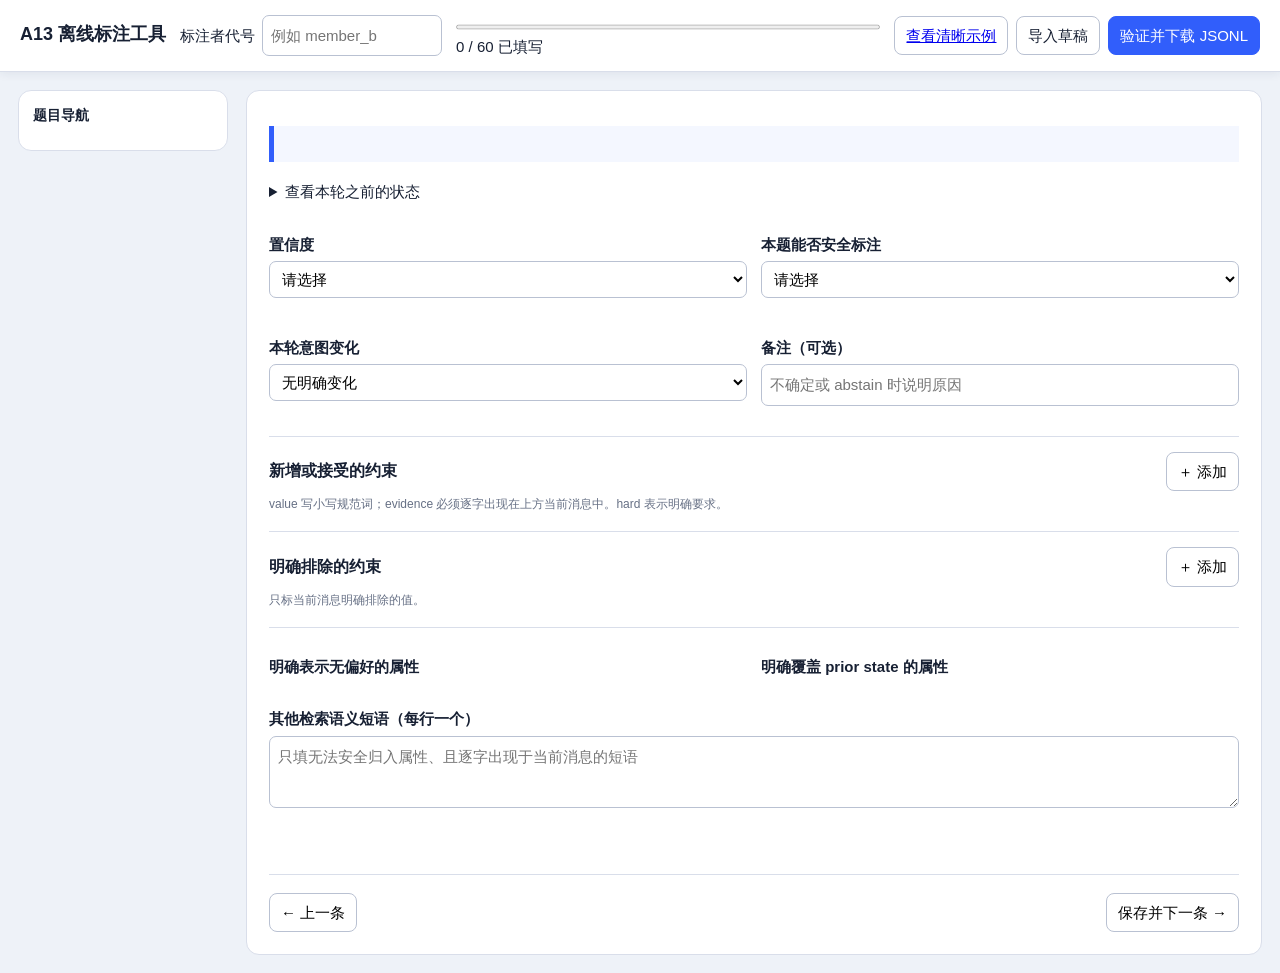
==== experiments/fixtures/a13_annotation_pack_v1/annotation_app.template.html @ 401d6272 "feat: add double-click A13 annotation UI" ====
<!doctype html>
<html lang="zh-CN">
<head>
  <meta charset="utf-8">
  <meta name="viewport" content="width=device-width, initial-scale=1">
  <title>A13 离线标注工具</title>
  <style>
    :root { color-scheme: light; --ink:#172033; --muted:#667085; --line:#d9deea; --brand:#315efb; --soft:#f5f7fb; --warn:#a15c00; }
    * { box-sizing: border-box; }
    body { margin:0; color:var(--ink); background:#eef2f8; font:15px/1.55 -apple-system,BlinkMacSystemFont,"Segoe UI",sans-serif; }
    button,input,select,textarea { font:inherit; }
    button { cursor:pointer; }
    .top { position:sticky; top:0; z-index:4; display:flex; gap:14px; align-items:center; padding:12px 20px; background:#fff; border-bottom:1px solid var(--line); box-shadow:0 2px 9px #21304a12; }
    .top h1 { font-size:18px; margin:0; white-space:nowrap; }
    .top label { display:flex; align-items:center; gap:7px; }
    .top input { width:180px; }
    .progress { flex:1; min-width:150px; }
    progress { width:100%; height:10px; }
    .actions { display:flex; gap:8px; flex-wrap:wrap; }
    .primary { color:#fff; background:var(--brand); border-color:var(--brand); }
    button,.file-button { border:1px solid #b9c1d2; border-radius:8px; background:#fff; padding:7px 11px; }
    .file-button { cursor:pointer; display:inline-block; }
    .file-button input { display:none; }
    .layout { max-width:1300px; margin:18px auto; padding:0 18px; display:grid; grid-template-columns:210px minmax(0,1fr); gap:18px; }
    .side,.card { background:#fff; border:1px solid var(--line); border-radius:13px; }
    .side { padding:14px; align-self:start; position:sticky; top:78px; max-height:calc(100vh - 96px); overflow:auto; }
    .side h2 { font-size:14px; margin:0 0 10px; }
    .jump { display:grid; grid-template-columns:repeat(5,1fr); gap:5px; }
    .jump button { padding:5px 2px; font-size:11px; border-radius:6px; }
    .jump button.current { outline:2px solid var(--brand); }
    .jump button.done { background:#e9f8ef; border-color:#8bd2a4; }
    .card { padding:22px; }
    .meta { color:var(--muted); display:flex; justify-content:space-between; gap:12px; }
    .message { margin:13px 0 18px; padding:18px; border-left:5px solid var(--brand); background:#f4f7ff; font-size:20px; font-weight:650; }
    details { margin:10px 0 18px; }
    pre { white-space:pre-wrap; background:var(--soft); padding:12px; border-radius:8px; font-size:12px; }
    .grid2 { display:grid; grid-template-columns:1fr 1fr; gap:14px; }
    .field { margin:12px 0; }
    .field > label:first-child,.field > .label { display:block; font-weight:650; margin-bottom:5px; }
    input,select,textarea { width:100%; border:1px solid #b9c1d2; border-radius:7px; padding:8px; background:#fff; }
    textarea { min-height:72px; resize:vertical; }
    .checks { display:grid; grid-template-columns:repeat(3,minmax(110px,1fr)); gap:5px 10px; }
    .checks label { display:flex; gap:6px; align-items:center; }
    .checks input { width:auto; }
    .section { margin-top:18px; padding-top:15px; border-top:1px solid var(--line); }
    .section-head { display:flex; justify-content:space-between; align-items:center; }
    .section h3 { margin:0; font-size:16px; }
    .constraint { display:grid; grid-template-columns:145px 1fr 1fr 112px 42px; gap:7px; margin-top:8px; align-items:center; }
    .constraint.rejected { grid-template-columns:145px 1fr 1fr 42px; }
    .remove { color:#a12424; padding:7px; }
    .help { color:var(--muted); font-size:12px; margin-top:4px; }
    .footer { display:flex; justify-content:space-between; gap:12px; margin-top:24px; padding-top:18px; border-top:1px solid var(--line); }
    .status { min-height:24px; color:var(--muted); }
    .error { color:#a12424; font-weight:600; }
    .warning { color:var(--warn); }
    @media (max-width:850px) { .layout{grid-template-columns:1fr}.side{position:static;max-height:none}.top{position:static;flex-wrap:wrap}.grid2{grid-template-columns:1fr}.constraint,.constraint.rejected{grid-template-columns:1fr}.jump{grid-template-columns:repeat(10,1fr)} }
  </style>
</head>
<body data-a13-annotation-app="v1">
  <header class="top">
    <h1>A13 离线标注工具</h1>
    <label>标注者代号 <input id="annotator" placeholder="例如 member_b" autocomplete="off"></label>
    <div class="progress"><progress id="progress" max="60" value="0"></progress><div id="progressText">0 / 60 已填写</div></div>
    <div class="actions">
      <a class="file-button" href="标注示例.html" target="_blank">查看清晰示例</a>
      <label class="file-button">导入草稿<input id="importFile" type="file" accept=".jsonl,.txt"></label>
      <button id="download" class="primary" type="button">验证并下载 JSONL</button>
    </div>
  </header>
  <main class="layout">
    <aside class="side"><h2>题目导航</h2><div id="jump" class="jump"></div></aside>
    <section class="card">
      <div class="meta"><span id="counter"></span><span id="trigger"></span></div>
      <div id="message" class="message"></div>
      <details><summary>查看本轮之前的状态</summary><pre id="prior"></pre></details>

      <div class="grid2">
        <div class="field"><label for="confidence">置信度</label><select id="confidence"><option value="">请选择</option><option value="high">高</option><option value="medium">中</option><option value="low">低</option></select></div>
        <div class="field"><label for="abstain">本题能否安全标注</label><select id="abstain"><option value="">请选择</option><option value="false">可以，下面填写变化</option><option value="true">不能，选择 abstain</option></select></div>
        <div class="field"><label for="intent">本轮意图变化</label><select id="intent"><option value="">无明确变化</option><option value="buying">buying</option><option value="browsing">browsing</option></select></div>
        <div class="field"><label for="notes">备注（可选）</label><input id="notes" placeholder="不确定或 abstain 时说明原因"></div>
      </div>

      <div class="section">
        <div class="section-head"><h3>新增或接受的约束</h3><button id="addPositive" type="button">＋ 添加</button></div>
        <div class="help">value 写小写规范词；evidence 必须逐字出现在上方当前消息中。hard 表示明确要求。</div>
        <div id="positiveRows"></div>
      </div>
      <div class="section">
        <div class="section-head"><h3>明确排除的约束</h3><button id="addRejected" type="button">＋ 添加</button></div>
        <div class="help">只标当前消息明确排除的值。</div>
        <div id="rejectedRows"></div>
      </div>
      <div class="section grid2">
        <div class="field"><span class="label">明确表示无偏好的属性</span><div id="noPreference" class="checks"></div></div>
        <div class="field"><span class="label">明确覆盖 prior state 的属性</span><div id="overrides" class="checks"></div></div>
      </div>
      <div class="field"><label for="terms">其他检索语义短语（每行一个）</label><textarea id="terms" placeholder="只填无法安全归入属性、且逐字出现于当前消息的短语"></textarea></div>
      <div id="status" class="status"></div>
      <footer class="footer"><button id="previous" type="button">← 上一条</button><button id="next" type="button">保存并下一条 →</button></footer>
    </section>
  </main>

  <script id="a13-items" type="application/json">__A13_ITEMS_JSON__</script>
  <script>
    "use strict";
    const ITEMS = JSON.parse(document.getElementById("a13-items").textContent);
    const ATTRIBUTES = ["category","material","color","size","style","brand","budget","feature","use_case"];
    const STORAGE_KEY = "a13-annotation-pack-v1-draft";
    const $ = id => document.getElementById(id);
    const esc = value => String(value ?? "").replace(/[&<>\"']/g, char => ({"&":"&amp;","<":"&lt;",">":"&gt;",'"':"&quot;","'":"&#39;"}[char]));
    const blankLabel = () => ({intent_hint:null,positive_constraints:[],rejected_constraints:[],no_preference_attributes:[],override_attributes:[],semantic_terms:[],abstain:null});
    const blankRows = () => ITEMS.map(item => ({item_id:item.item_id,annotator_id:"",confidence:"",label:blankLabel(),notes:""}));
    let rows = loadDraft();
    let index = 0;
    let autosaveTimer = null;

    function loadDraft() {
      try {
        const parsed = JSON.parse(localStorage.getItem(STORAGE_KEY) || "null");
        if (parsed && Array.isArray(parsed.rows) && parsed.rows.length === ITEMS.length && parsed.rows.every((row,i) => row.item_id === ITEMS[i].item_id)) return parsed.rows;
      } catch (_) {}
      return blankRows();
    }
    function persist() {
      try { localStorage.setItem(STORAGE_KEY, JSON.stringify({rows})); $("status").className = "status"; $("status").textContent = "草稿已自动保存在此浏览器。"; }
      catch (_) { $("status").textContent = "浏览器未允许自动保存，请经常下载 JSONL 备份。"; $("status").className = "status warning"; }
    }
    function queueAutosave() {
      clearTimeout(autosaveTimer);
      autosaveTimer = setTimeout(saveCurrent, 180);
    }
    function attributeOptions(selected) {
      return ATTRIBUTES.map(value => `<option value="${value}"${value===selected?" selected":""}>${value}</option>`).join("");
    }
    function constraintRow(entry, position, kind) {
      const positive = kind === "positive";
      return `<div class="constraint ${positive?"":"rejected"}" data-position="${position}">
        <select class="attribute">${attributeOptions(entry.attribute)}</select>
        <input class="value" value="${esc(entry.value)}" placeholder="value">
        <input class="evidence" value="${esc(entry.evidence_span)}" placeholder="原文 evidence span">
        ${positive?`<select class="hard"><option value="true"${entry.hard!==false?" selected":""}>明确要求 hard</option><option value="false"${entry.hard===false?" selected":""}>弱偏好 soft</option></select>`:""}
        <button type="button" class="remove" data-kind="${kind}" data-position="${position}">×</button>
      </div>`;
    }
    function checks(containerId, selected) {
      $(containerId).innerHTML = ATTRIBUTES.map(attribute => `<label><input type="checkbox" value="${attribute}"${selected.includes(attribute)?" checked":""}>${attribute}</label>`).join("");
    }
    function render() {
      const item = ITEMS[index], row = rows[index], label = row.label || blankLabel();
      $("annotator").value = row.annotator_id || rows.find(entry => entry.annotator_id)?.annotator_id || "";
      $("counter").textContent = `${item.item_id} · 第 ${index+1} / ${ITEMS.length} 条`;
      $("trigger").textContent = `触发原因：${item.trigger_type}`;
      $("message").textContent = item.current_message;
      $("prior").textContent = JSON.stringify(item.prior_state, null, 2);
      $("confidence").value = row.confidence || "";
      $("abstain").value = label.abstain === true ? "true" : label.abstain === false ? "false" : "";
      $("intent").value = label.intent_hint || "";
      $("notes").value = row.notes || "";
      $("positiveRows").innerHTML = (label.positive_constraints || []).map((entry,i) => constraintRow(entry,i,"positive")).join("");
      $("rejectedRows").innerHTML = (label.rejected_constraints || []).map((entry,i) => constraintRow(entry,i,"rejected")).join("");
      checks("noPreference", label.no_preference_attributes || []);
      checks("overrides", label.override_attributes || []);
      $("terms").value = (label.semantic_terms || []).join("\n");
      $("previous").disabled = index === 0;
      $("next").textContent = index === ITEMS.length-1 ? "保存本条" : "保存并下一条 →";
      renderProgress();
      bindRemoveButtons();
    }
    function readConstraints(containerId, positive) {
      return [...$(containerId).querySelectorAll(".constraint")].map(element => {
        const entry = {attribute:element.querySelector(".attribute").value,value:element.querySelector(".value").value.trim(),evidence_span:element.querySelector(".evidence").value.trim()};
        if (positive) entry.hard = element.querySelector(".hard").value === "true";
        return entry;
      });
    }
    function readChecked(containerId) { return [...$(containerId).querySelectorAll("input:checked")].map(input => input.value); }
    function saveCurrent() {
      const abstainValue = $("abstain").value;
      const annotator = $("annotator").value.trim();
      rows.forEach(row => { if (annotator) row.annotator_id = annotator; });
      rows[index] = {item_id:ITEMS[index].item_id,annotator_id:annotator,confidence:$("confidence").value,label:{intent_hint:$("intent").value||null,positive_constraints:readConstraints("positiveRows",true),rejected_constraints:readConstraints("rejectedRows",false),no_preference_attributes:readChecked("noPreference"),override_attributes:readChecked("overrides"),semantic_terms:$("terms").value.split(/\n/).map(value=>value.trim()).filter(Boolean),abstain:abstainValue==="true"?true:abstainValue==="false"?false:null},notes:$("notes").value.trim()};
      persist();
      renderProgress();
    }
    function isComplete(row) { return Boolean(row.annotator_id && row.confidence && typeof row.label?.abstain === "boolean"); }
    function renderProgress() {
      const complete = rows.filter(isComplete).length;
      $("progress").value = complete;
      $("progressText").textContent = `${complete} / ${ITEMS.length} 已填写`;
      $("jump").innerHTML = ITEMS.map((item,i) => `<button type="button" data-index="${i}" class="${i===index?"current ":""}${isComplete(rows[i])?"done":""}">${i+1}</button>`).join("");
      $("jump").querySelectorAll("button").forEach(button => button.addEventListener("click", () => { saveCurrent(); index=Number(button.dataset.index); render(); }));
    }
    function bindRemoveButtons() {
      document.querySelectorAll(".remove").forEach(button => button.addEventListener("click", () => {
        saveCurrent();
        const key = button.dataset.kind === "positive" ? "positive_constraints" : "rejected_constraints";
        rows[index].label[key].splice(Number(button.dataset.position),1);
        persist(); render();
      }));
    }
    function addConstraint(kind) {
      saveCurrent();
      const key = kind === "positive" ? "positive_constraints" : "rejected_constraints";
      const entry = {attribute:"category",value:"",evidence_span:""};
      if (kind === "positive") entry.hard = true;
      rows[index].label[key].push(entry); render();
    }
    function validationErrors() {
      const errors=[];
      const annotator=rows[0]?.annotator_id || "";
      if (!/^[A-Za-z0-9_.-]{2,40}$/.test(annotator)) errors.push("标注者代号需为 2–40 位英文字母、数字、点、下划线或连字符。");
      rows.forEach((row,i) => {
        const prefix=`第 ${i+1} 条 ${row.item_id}`;
        if (row.annotator_id !== annotator) errors.push(`${prefix}：标注者代号不一致。`);
        if (!["low","medium","high"].includes(row.confidence)) errors.push(`${prefix}：未选择置信度。`);
        if (typeof row.label?.abstain !== "boolean") errors.push(`${prefix}：未选择能否安全标注。`);
        const populated=(row.label?.intent_hint!==null)||(row.label?.positive_constraints?.length)||(row.label?.rejected_constraints?.length)||(row.label?.no_preference_attributes?.length)||(row.label?.override_attributes?.length)||(row.label?.semantic_terms?.length);
        if (row.label?.abstain === true && populated) errors.push(`${prefix}：abstain 时其他 label 字段必须清空。`);
        if (row.label?.abstain === false && !populated) errors.push(`${prefix}：选择可标注后至少填写一个有效变化。`);
        [...(row.label?.positive_constraints||[]),...(row.label?.rejected_constraints||[])].forEach(entry => { if (!entry.value || !entry.evidence_span) errors.push(`${prefix}：约束的 value/evidence 未填完整。`); });
      });
      return errors;
    }
    function downloadAnnotations() {
      saveCurrent();
      const errors=validationErrors();
      if (errors.length) { $("status").className="status error"; $("status").textContent=`还不能下载：${errors[0]}（共 ${errors.length} 个问题）`; const first=rows.findIndex(row=>!isComplete(row)); if(first>=0){index=first;render();} return; }
      const text=rows.map(row=>JSON.stringify(row)).join("\n")+"\n";
      const url=URL.createObjectURL(new Blob([text],{type:"application/x-ndjson;charset=utf-8"}));
      const link=document.createElement("a"); link.href=url; link.download=`annotations.${rows[0].annotator_id}.jsonl`; link.click(); URL.revokeObjectURL(url);
      $("status").className="status"; $("status").textContent="JSONL 已下载，可以直接发给协调者。";
    }
    async function importDraft(file) {
      try {
        const imported=(await file.text()).split(/\r?\n/).filter(line=>line.trim()).map(line=>JSON.parse(line));
        if (imported.length!==ITEMS.length || imported.some((row,i)=>row.item_id!==ITEMS[i].item_id)) throw new Error("题目数量或顺序不匹配");
        rows=imported; index=0; persist(); render(); $("status").textContent="草稿已导入。";
      } catch (error) { $("status").className="status error"; $("status").textContent=`导入失败：${error.message}`; }
    }
    $("addPositive").addEventListener("click",()=>addConstraint("positive"));
    $("addRejected").addEventListener("click",()=>addConstraint("rejected"));
    $("previous").addEventListener("click",()=>{saveCurrent();if(index>0){index--;render();}});
    $("next").addEventListener("click",()=>{saveCurrent();if(index<ITEMS.length-1){index++;render();}});
    $("download").addEventListener("click",downloadAnnotations);
    $("importFile").addEventListener("change",event=>{if(event.target.files[0])importDraft(event.target.files[0]);});
    $("annotator").addEventListener("input",queueAutosave);
    document.querySelector(".card").addEventListener("input",queueAutosave);
    document.querySelector(".card").addEventListener("change",queueAutosave);
    render();
  </script>
</body>
</html>
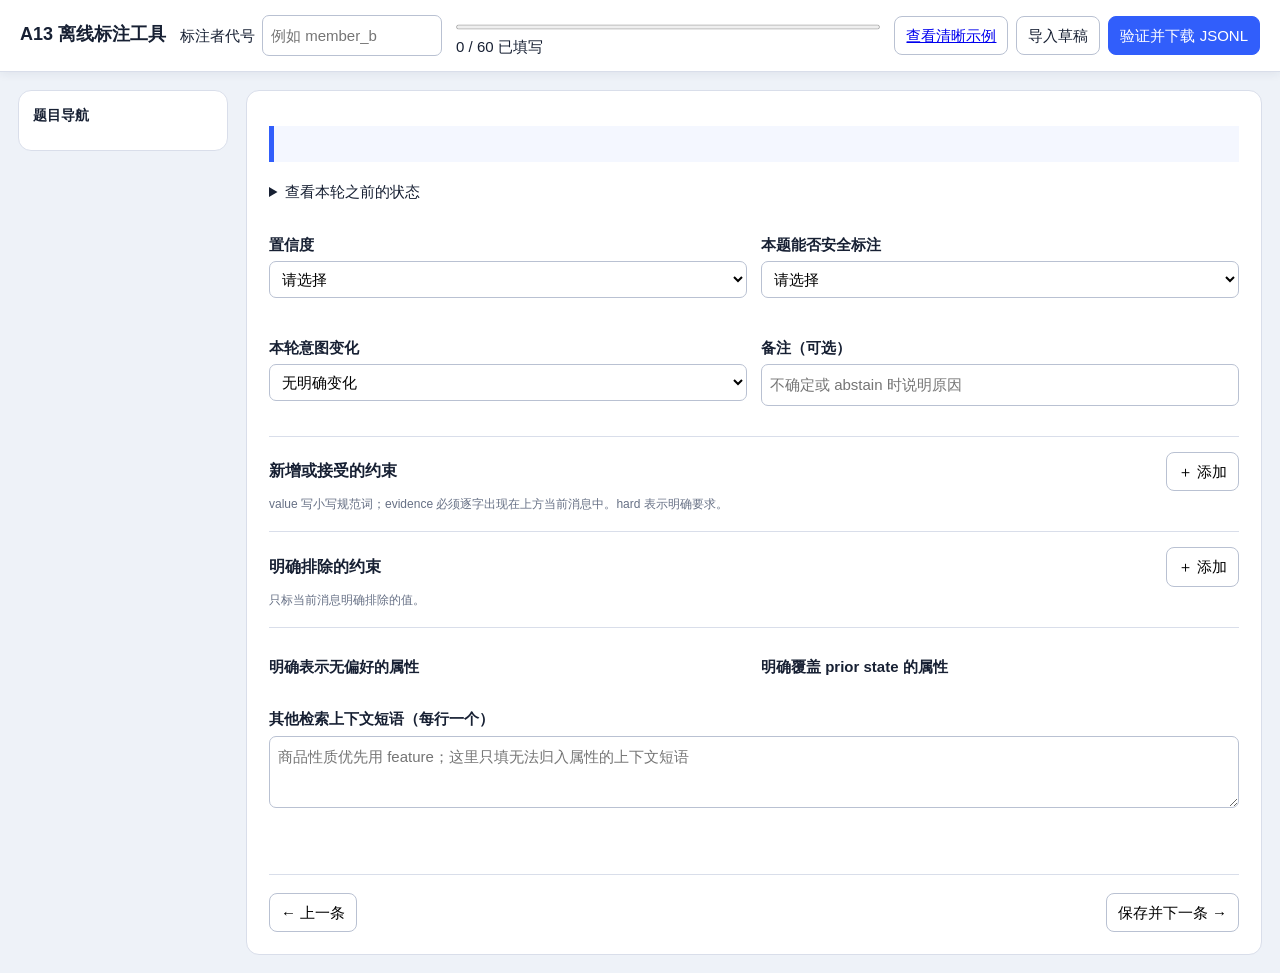
==== commit bbb00758: "fix: align A13 examples with annotation validator" ====
--- a/experiments/fixtures/a13_annotation_pack_v1/annotation_app.template.html
+++ b/experiments/fixtures/a13_annotation_pack_v1/annotation_app.template.html
@@ -95,7 +95,7 @@
         <div class="field"><span class="label">明确表示无偏好的属性</span><div id="noPreference" class="checks"></div></div>
         <div class="field"><span class="label">明确覆盖 prior state 的属性</span><div id="overrides" class="checks"></div></div>
       </div>
-      <div class="field"><label for="terms">其他检索语义短语（每行一个）</label><textarea id="terms" placeholder="只填无法安全归入属性、且逐字出现于当前消息的短语"></textarea></div>
+      <div class="field"><label for="terms">其他检索上下文短语（每行一个）</label><textarea id="terms" placeholder="商品性质优先用 feature；这里只填无法归入属性的上下文短语"></textarea></div>
       <div id="status" class="status"></div>
       <footer class="footer"><button id="previous" type="button">← 上一条</button><button id="next" type="button">保存并下一条 →</button></footer>
     </section>
@@ -208,6 +208,7 @@
     }
     function validationErrors() {
       const errors=[];
+      const normalize=value=>String(value||"").toLowerCase().match(/[a-z0-9]+/g)?.join(" ")||"";
       const annotator=rows[0]?.annotator_id || "";
       if (!/^[A-Za-z0-9_.-]{2,40}$/.test(annotator)) errors.push("标注者代号需为 2–40 位英文字母、数字、点、下划线或连字符。");
       rows.forEach((row,i) => {
@@ -219,6 +220,8 @@
         if (row.label?.abstain === true && populated) errors.push(`${prefix}：abstain 时其他 label 字段必须清空。`);
         if (row.label?.abstain === false && !populated) errors.push(`${prefix}：选择可标注后至少填写一个有效变化。`);
         [...(row.label?.positive_constraints||[]),...(row.label?.rejected_constraints||[])].forEach(entry => { if (!entry.value || !entry.evidence_span) errors.push(`${prefix}：约束的 value/evidence 未填完整。`); });
+        const structured=new Set([...(row.label?.positive_constraints||[]),...(row.label?.rejected_constraints||[])].map(entry=>normalize(entry.value)));
+        if ((row.label?.semantic_terms||[]).some(term=>structured.has(normalize(term)))) errors.push(`${prefix}：semantic term 不能与结构化 value 重复。`);
       });
       return errors;
     }
